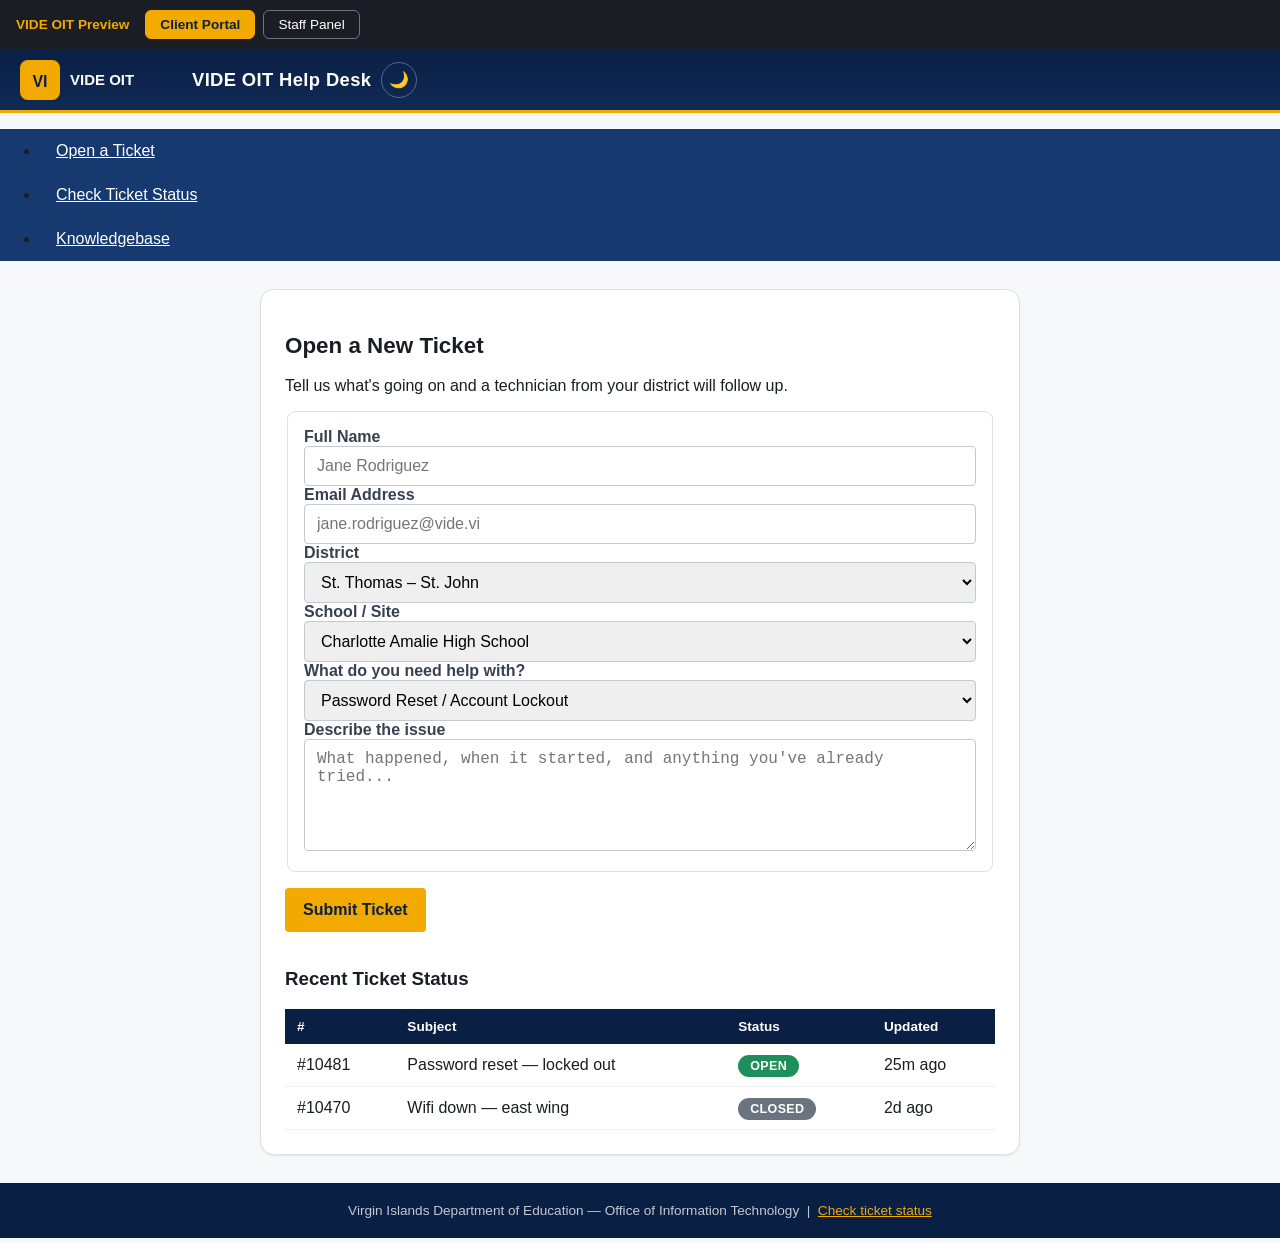
==== preview/index.html @ d64cbb35 "Add files via upload" ====
<!DOCTYPE html>
<html lang="en">
<head>
<meta charset="UTF-8">
<meta name="viewport" content="width=device-width, initial-scale=1.0">
<title>VIDE OIT Help Desk — Theme Preview</title>
<!-- These are the SAME files you deploy to css/vide/ on the server.
     If you edit ../css/vide-tokens.css etc, this preview updates too. -->
<link rel="stylesheet" href="../theme/css/vide-tokens.css">
<link rel="stylesheet" href="../theme/css/vide-client-portal.css">
<style>
  /* preview-only chrome, not part of the deployed theme */
  body { margin:0; }
  .preview-bar {
    background:#1a1d23; color:#fff; display:flex; align-items:center; gap:8px;
    padding:10px 16px; font-size:.85rem; position:sticky; top:0; z-index:999;
    font-family:-apple-system,BlinkMacSystemFont,"Segoe UI",Roboto,sans-serif;
  }
  .preview-bar b { color:#f2a900; margin-right:8px;}
  .preview-bar button {
    background:transparent; border:1px solid #6b7280; color:#fff; border-radius:6px;
    padding:6px 14px; cursor:pointer; font-size:.85rem;
  }
  .preview-bar button.active { background:#f2a900; color:#0a1f44; border-color:#f2a900; font-weight:700; }
  .view { display:none; }
  .view.active { display:block; }
  #staff-frame { width:100%; height:calc(100vh - 46px); border:none; display:none; }
  #staff-frame.active { display:block; }
</style>
</head>
<body>

<div class="preview-bar">
  <b>VIDE OIT Preview</b>
  <button id="btn-client" class="active" onclick="showView('client')">Client Portal</button>
  <button id="btn-staff" onclick="showView('staff')">Staff Panel</button>
</div>

<!-- ================= CLIENT PORTAL (uses real vide-client-portal.css classes) ================= -->
<div id="client" class="view active">
  <div id="header" class="header">
    <img class="logo" src="../theme/assets/vide-logo-placeholder.svg" alt="VIDE logo">
    <h1>VIDE OIT Help Desk</h1>
  </div>
  <ul id="nav" class="nav">
    <li class="active"><a href="#">Open a Ticket</a></li>
    <li><a href="#">Check Ticket Status</a></li>
    <li><a href="#">Knowledgebase</a></li>
  </ul>

  <div class="container" style="max-width:760px;margin:28px auto;">
    <h2>Open a New Ticket</h2>
    <p>Tell us what's going on and a technician from your district will follow up.</p>

    <form onsubmit="return false;">
      <fieldset>
        <label>Full Name</label>
        <input type="text" placeholder="Jane Rodriguez">

        <label>Email Address</label>
        <input type="email" placeholder="jane.rodriguez@vide.vi">

        <label>District</label>
        <select>
          <option>St. Thomas – St. John</option>
          <option>St. Croix</option>
        </select>

        <label>School / Site</label>
        <select>
          <option>Charlotte Amalie High School</option>
          <option>Ivanna Eudora Kean High School</option>
          <option>St. Croix Educational Complex</option>
          <option>Other / Central Office</option>
        </select>

        <label>What do you need help with?</label>
        <select>
          <option>Password Reset / Account Lockout</option>
          <option>Computer / Device Not Working</option>
          <option>Network / Internet Down</option>
          <option>Phone Issue</option>
          <option>PowerSchool / Software Access</option>
          <option>Classroom Technology</option>
          <option>Other / General IT</option>
        </select>

        <label>Describe the issue</label>
        <textarea rows="5" placeholder="What happened, when it started, and anything you've already tried..."></textarea>
      </fieldset>

      <button class="btn orange" type="submit">Submit Ticket</button>
    </form>

    <h3 style="margin-top:36px;">Recent Ticket Status</h3>
    <table class="list">
      <thead><tr><th>#</th><th>Subject</th><th>Status</th><th>Updated</th></tr></thead>
      <tbody>
        <tr><td data-label="#">#10481</td><td data-label="Subject">Password reset — locked out</td><td data-label="Status"><span class="status open">Open</span></td><td data-label="Updated">25m ago</td></tr>
        <tr><td data-label="#">#10470</td><td data-label="Subject">Wifi down — east wing</td><td data-label="Status"><span class="status closed">Closed</span></td><td data-label="Updated">2d ago</td></tr>
      </tbody>
    </table>
  </div>

  <div id="footer" class="footer">
    Virgin Islands Department of Education — Office of Information Technology &nbsp;|&nbsp; <a href="#">Check ticket status</a>
  </div>
</div>

<!-- ================= STAFF PANEL (separate stylesheet, isolated in an iframe so
     vide-staff-panel.css / vide-client-portal.css never collide with each other,
     exactly like they never load on the same page in real osTicket) ================= -->
<iframe id="staff-frame" src="staff-preview.html"></iframe>

<script src="../theme/js/vide-client-portal.js"></script>
<script>
function showView(v){
  document.getElementById('client').classList.toggle('active', v==='client');
  document.getElementById('staff-frame').classList.toggle('active', v==='staff');
  document.getElementById('btn-client').classList.toggle('active', v==='client');
  document.getElementById('btn-staff').classList.toggle('active', v==='staff');
}
</script>
</body>
</html>
---- theme/css/vide-tokens.css ----
/* ============================================================
   VIDE OIT Help Desk — Design Tokens
   Shared CSS variables for the client portal + staff panel themes.
   Edit THIS file to update brand colors everywhere at once.
   ============================================================ */

:root {
  /* --- VIDE Brand Palette (update to exact PMS/hex when you have
         the official brand sheet — these are placeholder-but-real
         navy/gold government-style values) --- */
  --vide-navy-900:   #0a1f44;   /* primary header / nav */
  --vide-navy-800:   #102a56;
  --vide-navy-700:   #163a70;
  --vide-navy-600:   #1e4c8f;
  --vide-gold-500:   #f2a900;   /* primary accent */
  --vide-gold-600:   #d69400;
  --vide-gold-100:   #fdf1d6;
  --vide-white:      #ffffff;
  --vide-gray-50:    #f7f8fa;
  --vide-gray-100:   #eef0f3;
  --vide-gray-200:   #dde1e7;
  --vide-gray-300:   #c3c9d1;
  --vide-gray-500:   #6b7280;
  --vide-gray-700:   #374151;
  --vide-gray-900:   #1a1d23;

  /* --- Status colors (kept close to osTicket defaults so agents'
         muscle memory for open/overdue/closed still works) --- */
  --vide-status-open:     #1e8e5a;
  --vide-status-overdue:  #d64545;
  --vide-status-pending:  #d69400;
  --vide-status-closed:   #6b7280;

  /* --- Typography --- */
  --vide-font-base: -apple-system, BlinkMacSystemFont, "Segoe UI", Roboto,
                     Helvetica, Arial, sans-serif;
  --vide-font-mono: "JetBrains Mono", "SFMono-Regular", Consolas, monospace;

  /* --- Layout --- */
  --vide-radius-sm: 4px;
  --vide-radius-md: 8px;
  --vide-radius-lg: 14px;
  --vide-shadow-sm: 0 1px 2px rgba(10, 31, 68, 0.08);
  --vide-shadow-md: 0 4px 14px rgba(10, 31, 68, 0.12);
  --vide-shadow-lg: 0 10px 30px rgba(10, 31, 68, 0.18);
  --vide-header-height: 64px;
  --vide-header-height-mobile: 56px;

  /* --- Focus ring (accessibility) --- */
  --vide-focus-ring: 0 0 0 3px rgba(242, 169, 0, 0.5);

  /* --- Spacing scale --- */
  --vide-space-1: 4px;
  --vide-space-2: 8px;
  --vide-space-3: 12px;
  --vide-space-4: 16px;
  --vide-space-5: 24px;
  --vide-space-6: 32px;

  /* --- Motion --- */
  --vide-transition-fast: 120ms ease;
  --vide-transition-base: 200ms ease;

  /* --- Touch target minimum (WCAG 2.5.5 / iOS HIG) --- */
  --vide-touch-target: 44px;

  /* --- z-index scale --- */
  --vide-z-nav: 900;
  --vide-z-overlay: 950;
  --vide-z-modal: 1000;
  --vide-z-toast: 1100;
}

/* --- Dark mode overrides (staff panel opts in via [data-theme="dark"],
       client portal respects OS preference automatically) --- */
@media (prefers-color-scheme: dark) {
  :root {
    --vide-gray-50:  #14181f;
    --vide-gray-100: #1b202a;
    --vide-gray-200: #293142;
    --vide-gray-300: #3a4557;
    --vide-white:    #1b202a;
    --vide-gray-900: #eef0f3;
    --vide-gray-700: #c3c9d1;
  }
}

[data-theme="dark"] {
  --vide-gray-50:  #14181f;
  --vide-gray-100: #1b202a;
  --vide-gray-200: #293142;
  --vide-gray-300: #3a4557;
  --vide-white:    #1b202a;
  --vide-gray-900: #eef0f3;
  --vide-gray-700: #c3c9d1;
}

/* --- Respect reduced-motion preference --- */
@media (prefers-reduced-motion: reduce) {
  *, *::before, *::after {
    animation-duration: 0.01ms !important;
    animation-iteration-count: 1 !important;
    transition-duration: 0.01ms !important;
    scroll-behavior: auto !important;
  }
}
---- theme/css/vide-client-portal.css ----
/* ============================================================
   VIDE OIT Help Desk — Client Portal Theme
   Target: osTicket 1.18.x client-facing portal (/support or similar)
   Load AFTER osTicket's own css/style.css and vide-tokens.css.
   ============================================================ */

@import url("vide-tokens.css");

* { box-sizing: border-box; }

html { scroll-behavior: smooth; }

body {
  font-family: var(--vide-font-base) !important;
  background: var(--vide-gray-50) !important;
  color: var(--vide-gray-900);
  transition: background var(--vide-transition-base), color var(--vide-transition-base);
  -webkit-text-size-adjust: 100%;
}

/* Fluid type scale — scales smoothly between mobile and desktop
   instead of jumping at breakpoints */
h1, .site-title { font-size: clamp(1.1rem, 1rem + 1vw, 1.6rem); }
h2 { font-size: clamp(1.05rem, 0.95rem + 0.8vw, 1.4rem); }
body, input, textarea, select, button { font-size: clamp(0.92rem, 0.88rem + 0.2vw, 1rem); }

/* --- Skip-to-content link (accessibility, keyboard/screen-reader users) --- */
.vide-skip-link {
  position: absolute;
  left: -9999px;
  top: 0;
  background: var(--vide-gold-500);
  color: var(--vide-navy-900);
  padding: 12px 20px;
  font-weight: 700;
  z-index: var(--vide-z-toast);
  border-radius: 0 0 var(--vide-radius-sm) 0;
}
.vide-skip-link:focus {
  left: 0;
}

/* --- Safe-area support for notched phones (iPhone, etc.) --- */
#header, .header, #footer, .footer {
  padding-left: max(20px, env(safe-area-inset-left));
  padding-right: max(20px, env(safe-area-inset-right));
}
body {
  padding-bottom: env(safe-area-inset-bottom);
}

/* --- Dark mode toggle button (optional, wired up by vide-client-portal.js) --- */
.vide-theme-toggle {
  background: none;
  border: 1px solid rgba(255,255,255,0.3);
  color: var(--vide-white);
  border-radius: 999px;
  width: 36px;
  height: 36px;
  display: inline-flex;
  align-items: center;
  justify-content: center;
  cursor: pointer;
  margin-left: 10px;
  font-size: 1rem;
  transition: background var(--vide-transition-fast);
}
.vide-theme-toggle:hover { background: rgba(255,255,255,0.12); }

/* --- Form validation states --- */
input:invalid:not(:placeholder-shown), textarea:invalid:not(:placeholder-shown) {
  border-color: var(--vide-status-overdue) !important;
}
input:valid:not(:placeholder-shown):not([type="submit"]) {
  border-color: var(--vide-status-open) !important;
}
.vide-field-error {
  color: var(--vide-status-overdue);
  font-size: .8rem;
  margin-top: 4px;
  display: block;
}
.vide-field-hint {
  color: var(--vide-gray-500);
  font-size: .78rem;
  margin-top: 4px;
  display: block;
}

/* --- Loading state (for AJAX ticket submission / status lookups) --- */
.vide-loading {
  display: inline-flex;
  align-items: center;
  gap: 8px;
}
.vide-spinner {
  width: 16px; height: 16px;
  border: 2px solid rgba(242,169,0,0.3);
  border-top-color: var(--vide-gold-500);
  border-radius: 50%;
  animation: vide-spin 0.7s linear infinite;
}
@keyframes vide-spin { to { transform: rotate(360deg); } }

/* --- Toast / inline confirmation banner --- */
.vide-toast {
  position: fixed;
  bottom: max(20px, env(safe-area-inset-bottom));
  left: 50%;
  transform: translateX(-50%);
  background: var(--vide-navy-900);
  color: #fff;
  padding: 12px 20px;
  border-radius: var(--vide-radius-md);
  box-shadow: var(--vide-shadow-lg);
  z-index: var(--vide-z-toast);
  font-size: .88rem;
  border-left: 4px solid var(--vide-status-open);
}

a { color: var(--vide-navy-700); }
a:hover { color: var(--vide-gold-600); }

/* ---------- Header / masthead ---------- */
#header,
.header,
div#pageHeader {
  background: linear-gradient(180deg, var(--vide-navy-900), var(--vide-navy-800)) !important;
  border-bottom: 3px solid var(--vide-gold-500);
  min-height: var(--vide-header-height);
  display: flex;
  align-items: center;
  padding: 0 20px;
}

#header h1, #header .site-title, .logo-title {
  color: var(--vide-white) !important;
  font-weight: 700;
  font-size: 1.15rem;
  letter-spacing: .02em;
}

#header img.logo,
img#logo {
  max-height: 40px;
  width: auto;
  margin-right: 12px;
}

/* ---------- Primary nav ---------- */
#nav, ul.nav, .navbar {
  background: var(--vide-navy-700) !important;
}

#nav ul li a, .navbar a, #nav a {
  color: var(--vide-white) !important;
  font-weight: 500;
  padding: 12px 16px !important;
  min-height: var(--vide-touch-target);
  display: inline-flex !important;
  align-items: center;
  transition: background .15s ease;
}

#nav ul li a:hover, .navbar a:hover {
  background: var(--vide-navy-600) !important;
  color: var(--vide-gold-100) !important;
}

#nav ul li.active a, .navbar .active a {
  background: var(--vide-gold-500) !important;
  color: var(--vide-navy-900) !important;
  font-weight: 700;
}

/* Mobile hamburger nav (injected by vide-client-portal.js) */
.vide-nav-toggle {
  display: none;
  background: none;
  border: none;
  color: var(--vide-white);
  font-size: 1.6rem;
  cursor: pointer;
  padding: 8px 12px;
}

/* ---------- Buttons ---------- */
.btn, input[type="submit"], button.btn, a.btn {
  background: var(--vide-navy-700) !important;
  color: var(--vide-white) !important;
  border: none !important;
  border-radius: var(--vide-radius-sm) !important;
  padding: 10px 18px !important;
  min-height: var(--vide-touch-target);
  font-weight: 600 !important;
  cursor: pointer;
  transition: background .15s ease, transform .05s ease;
}
.btn:hover, input[type="submit"]:hover { background: var(--vide-navy-600) !important; }
.btn:active { transform: translateY(1px); }

.btn.orange, .btn.primary, button[type="submit"].orange, .btn-primary {
  background: var(--vide-gold-500) !important;
  color: var(--vide-navy-900) !important;
}
.btn.orange:hover, .btn.primary:hover, .btn-primary:hover {
  background: var(--vide-gold-600) !important;
}

/* ---------- Cards / panels ---------- */
.panel, .container, #content .well, .box, .ticket-panel {
  background: var(--vide-white);
  border: 1px solid var(--vide-gray-200);
  border-radius: var(--vide-radius-lg);
  box-shadow: var(--vide-shadow-sm);
  padding: 24px;
}

/* ---------- Forms ---------- */
input[type="text"], input[type="email"], input[type="password"],
input[type="tel"], textarea, select {
  border: 1px solid var(--vide-gray-300) !important;
  border-radius: var(--vide-radius-sm) !important;
  padding: 10px 12px !important;
  font-size: 1rem !important;
  width: 100%;
  transition: border-color .15s ease, box-shadow .15s ease;
}

input:focus, textarea:focus, select:focus, .btn:focus, a:focus {
  outline: none !important;
  border-color: var(--vide-gold-500) !important;
  box-shadow: var(--vide-focus-ring) !important;
}

label { font-weight: 600; color: var(--vide-gray-700); }

fieldset {
  border: 1px solid var(--vide-gray-200);
  border-radius: var(--vide-radius-md);
  padding: 16px;
  margin-bottom: 16px;
}

/* ---------- Ticket status badges ---------- */
.status, .label, .badge {
  border-radius: 999px !important;
  padding: 4px 12px !important;
  font-size: .78rem !important;
  font-weight: 700 !important;
  text-transform: uppercase;
  letter-spacing: .03em;
}
.status.open, .label-success   { background: var(--vide-status-open) !important;    color: #fff !important; }
.status.overdue, .label-danger { background: var(--vide-status-overdue) !important; color: #fff !important; }
.status.pending, .label-warning{ background: var(--vide-status-pending) !important; color: #fff !important; }
.status.closed, .label-default { background: var(--vide-status-closed) !important;  color: #fff !important; }

/* ---------- Tables (ticket status / thread lists) ---------- */
table.list, table.grid { width: 100%; border-collapse: collapse; }
table.list th, table.grid th {
  background: var(--vide-navy-900);
  color: var(--vide-white);
  text-align: left;
  padding: 10px 12px;
  font-size: .85rem;
}
table.list td, table.grid td {
  padding: 12px;
  border-bottom: 1px solid var(--vide-gray-100);
}
table.list tr:hover td { background: var(--vide-gray-50); }

/* ---------- Footer ---------- */
#footer, .footer {
  background: var(--vide-navy-900) !important;
  color: var(--vide-gray-300) !important;
  text-align: center;
  padding: 20px;
  font-size: .85rem;
}
#footer a, .footer a { color: var(--vide-gold-500) !important; }

/* ---------- FAQ / Knowledge base ---------- */
.faq-category, .kb-category {
  border-left: 4px solid var(--vide-gold-500);
  padding-left: 16px;
  margin-bottom: 20px;
}

/* ============================================================
   MOBILE RESPONSIVE
   ============================================================ */
@media (max-width: 900px) {
  #header, .header { height: var(--vide-header-height-mobile); min-height: var(--vide-header-height-mobile); }

  .vide-nav-toggle { display: inline-block; margin-left: auto; }

  #nav, ul.nav, .navbar {
    display: none;
    flex-direction: column;
    position: absolute;
    top: var(--vide-header-height-mobile);
    left: 0;
    right: 0;
    z-index: 999;
    box-shadow: var(--vide-shadow-lg);
  }
  #nav.vide-nav-open, ul.nav.vide-nav-open, .navbar.vide-nav-open {
    display: flex;
  }
  #nav ul, .navbar ul { flex-direction: column; width: 100%; }
  #nav ul li, .navbar li { width: 100%; }
  #nav ul li a, .navbar a { display: block; width: 100%; padding: 14px 20px !important; }

  .panel, .container, .box { padding: 16px; border-radius: var(--vide-radius-md); margin: 0 8px 16px; }

  /* Turn wide ticket tables into stacked cards on small screens */
  table.list, table.grid { border: 0; }
  table.list thead, table.grid thead { display: none; }
  table.list tr, table.grid tr {
    display: block;
    margin-bottom: 12px;
    border: 1px solid var(--vide-gray-200);
    border-radius: var(--vide-radius-md);
    overflow: hidden;
  }
  table.list td, table.grid td {
    display: flex;
    justify-content: space-between;
    align-items: center;
    text-align: right;
    padding: 10px 14px;
    border-bottom: 1px solid var(--vide-gray-100);
  }
  table.list td::before, table.grid td::before {
    content: attr(data-label);
    font-weight: 700;
    color: var(--vide-gray-700);
    text-align: left;
    margin-right: 12px;
  }

  .btn, input[type="submit"] { width: 100%; }

  input, textarea, select {
    min-height: var(--vide-touch-target);
  }
}

@media (max-width: 480px) {
  #header h1, .site-title { font-size: 1rem; }
  .panel, .container, .box { padding: 14px; }
}

/* --- Landscape phones: reclaim vertical space --- */
@media (max-width: 900px) and (orientation: landscape) {
  #header, .header { min-height: 48px; }
}

/* ---------- Print (ticket printouts) ---------- */
@media print {
  #header, #nav, #footer, .vide-nav-toggle { display: none !important; }
  .panel, .container { box-shadow: none; border: none; }
}
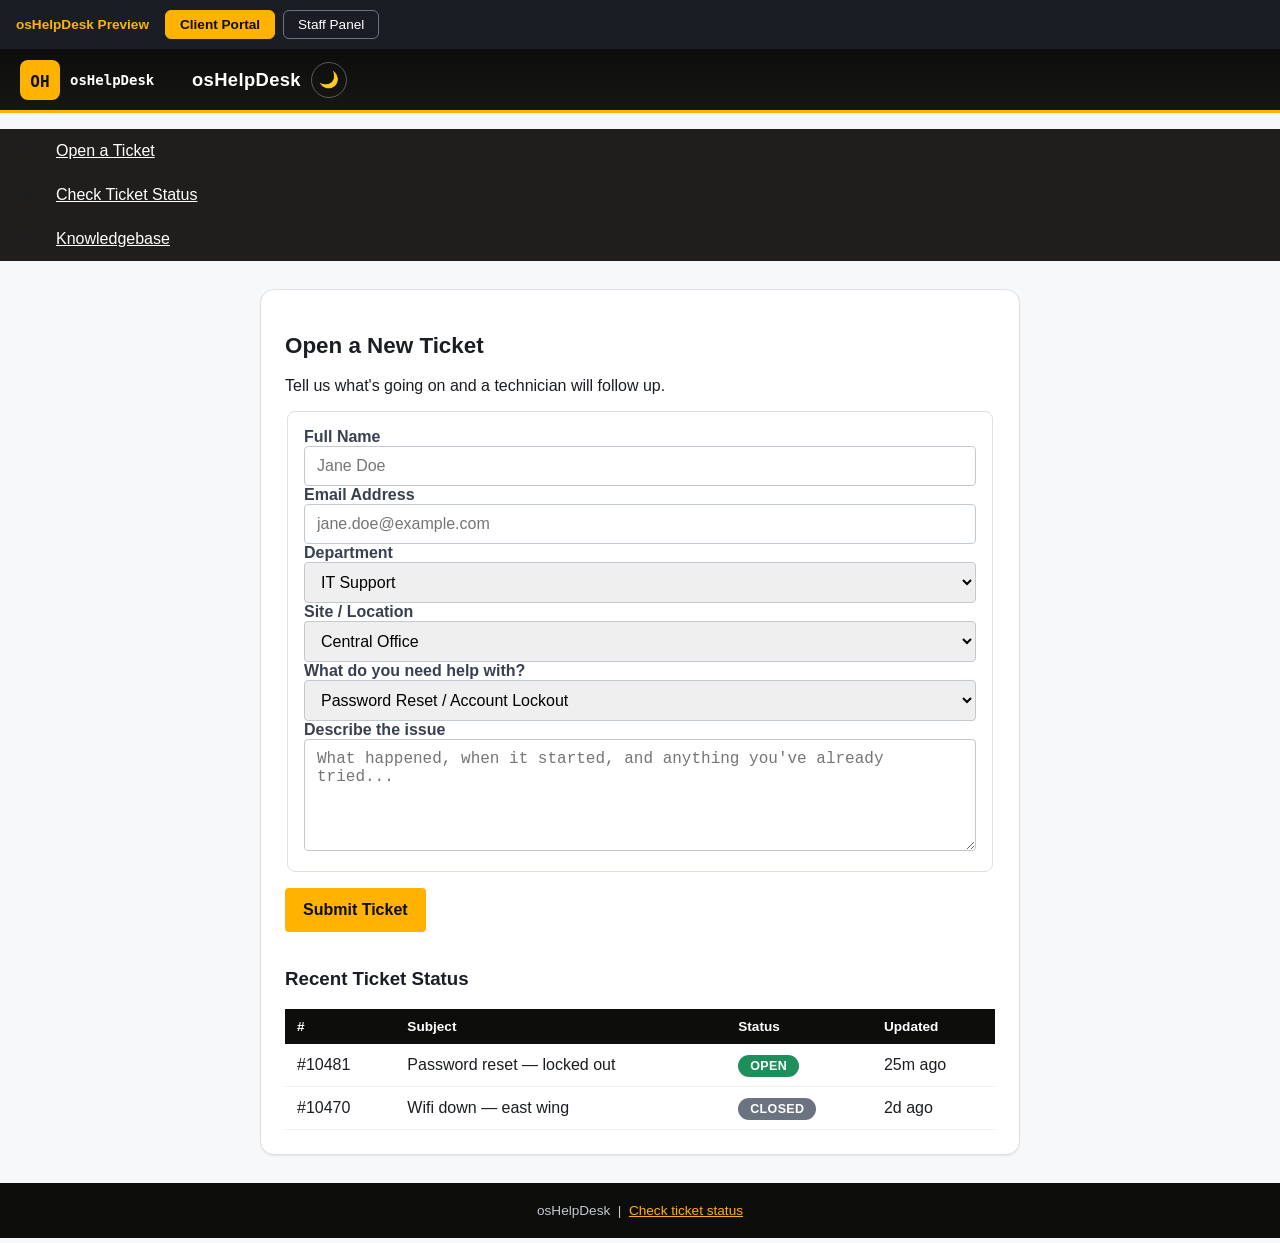
==== commit 41d2e539: "feat: rebrand — remove all VIDE references, rename to osHelpDesk - Rename all files: vide-* -> ohd-*" ====
--- a/preview/index.html
+++ b/preview/index.html
@@ -3,11 +3,11 @@
 <head>
 <meta charset="UTF-8">
 <meta name="viewport" content="width=device-width, initial-scale=1.0">
-<title>VIDE OIT Help Desk — Theme Preview</title>
-<!-- These are the SAME files you deploy to css/vide/ on the server.
-     If you edit ../css/vide-tokens.css etc, this preview updates too. -->
-<link rel="stylesheet" href="../theme/css/vide-tokens.css">
-<link rel="stylesheet" href="../theme/css/vide-client-portal.css">
+<title>osHelpDesk — Theme Preview</title>
+<!-- These are the SAME files you deploy to css/ohd/ on the server.
+     If you edit ../css/ohd-tokens.css etc, this preview updates too. -->
+<link rel="stylesheet" href="../theme/css/ohd-tokens.css">
+<link rel="stylesheet" href="../theme/css/ohd-client-portal.css">
 <style>
   /* preview-only chrome, not part of the deployed theme */
   body { margin:0; }
@@ -16,12 +16,12 @@
     padding:10px 16px; font-size:.85rem; position:sticky; top:0; z-index:999;
     font-family:-apple-system,BlinkMacSystemFont,"Segoe UI",Roboto,sans-serif;
   }
-  .preview-bar b { color:#f2a900; margin-right:8px;}
+  .preview-bar b { color:#FFB300; margin-right:8px;}
   .preview-bar button {
     background:transparent; border:1px solid #6b7280; color:#fff; border-radius:6px;
     padding:6px 14px; cursor:pointer; font-size:.85rem;
   }
-  .preview-bar button.active { background:#f2a900; color:#0a1f44; border-color:#f2a900; font-weight:700; }
+  .preview-bar button.active { background:#FFB300; color:#0d0d0c; border-color:#FFB300; font-weight:700; }
   .view { display:none; }
   .view.active { display:block; }
   #staff-frame { width:100%; height:calc(100vh - 46px); border:none; display:none; }
@@ -31,16 +31,16 @@
 <body>
 
 <div class="preview-bar">
-  <b>VIDE OIT Preview</b>
+  <b>osHelpDesk Preview</b>
   <button id="btn-client" class="active" onclick="showView('client')">Client Portal</button>
   <button id="btn-staff" onclick="showView('staff')">Staff Panel</button>
 </div>
 
-<!-- ================= CLIENT PORTAL (uses real vide-client-portal.css classes) ================= -->
+<!-- ================= CLIENT PORTAL (uses real ohd-client-portal.css classes) ================= -->
 <div id="client" class="view active">
   <div id="header" class="header">
-    <img class="logo" src="../theme/assets/vide-logo-placeholder.svg" alt="VIDE logo">
-    <h1>VIDE OIT Help Desk</h1>
+    <img class="logo" src="../theme/assets/ohd-logo-placeholder.svg" alt="osHelpDesk logo">
+    <h1>osHelpDesk</h1>
   </div>
   <ul id="nav" class="nav">
     <li class="active"><a href="#">Open a Ticket</a></li>
@@ -50,28 +50,29 @@
 
   <div class="container" style="max-width:760px;margin:28px auto;">
     <h2>Open a New Ticket</h2>
-    <p>Tell us what's going on and a technician from your district will follow up.</p>
+    <p>Tell us what's going on and a technician will follow up.</p>
 
     <form onsubmit="return false;">
       <fieldset>
         <label>Full Name</label>
-        <input type="text" placeholder="Jane Rodriguez">
+        <input type="text" placeholder="Jane Doe">
 
         <label>Email Address</label>
-        <input type="email" placeholder="jane.rodriguez@vide.vi">
+        <input type="email" placeholder="jane.doe@example.com">
 
-        <label>District</label>
+        <label>Department</label>
         <select>
-          <option>St. Thomas – St. John</option>
-          <option>St. Croix</option>
+          <option>IT Support</option>
+          <option>Network Operations</option>
+          <option>Applications</option>
         </select>
 
-        <label>School / Site</label>
+        <label>Site / Location</label>
         <select>
-          <option>Charlotte Amalie High School</option>
-          <option>Ivanna Eudora Kean High School</option>
-          <option>St. Croix Educational Complex</option>
-          <option>Other / Central Office</option>
+          <option>Central Office</option>
+          <option>Remote Site A</option>
+          <option>Remote Site B</option>
+          <option>Other</option>
         </select>
 
         <label>What do you need help with?</label>
@@ -80,8 +81,7 @@
           <option>Computer / Device Not Working</option>
           <option>Network / Internet Down</option>
           <option>Phone Issue</option>
-          <option>PowerSchool / Software Access</option>
-          <option>Classroom Technology</option>
+          <option>Software Access</option>
           <option>Other / General IT</option>
         </select>
 
@@ -103,16 +103,16 @@
   </div>
 
   <div id="footer" class="footer">
-    Virgin Islands Department of Education — Office of Information Technology &nbsp;|&nbsp; <a href="#">Check ticket status</a>
+    osHelpDesk &nbsp;|&nbsp; <a href="#">Check ticket status</a>
   </div>
 </div>
 
 <!-- ================= STAFF PANEL (separate stylesheet, isolated in an iframe so
-     vide-staff-panel.css / vide-client-portal.css never collide with each other,
+     ohd-staff-panel.css / ohd-client-portal.css never collide with each other,
      exactly like they never load on the same page in real osTicket) ================= -->
 <iframe id="staff-frame" src="staff-preview.html"></iframe>
 
-<script src="../theme/js/vide-client-portal.js"></script>
+<script src="../theme/js/ohd-client-portal.js"></script>
 <script>
 function showView(v){
   document.getElementById('client').classList.toggle('active', v==='client');
--- a/theme/css/ohd-tokens.css
+++ b/theme/css/ohd-tokens.css
@@ -0,0 +1,104 @@
+/* ============================================================
+   osHelpDesk — Design Tokens
+   Shared CSS variables for the client portal + staff panel themes.
+   Edit THIS file to update brand colors everywhere at once.
+   ============================================================ */
+
+:root {
+  /* --- osHelpDesk Brand Palette (JorahOne design system) --- */
+  --ohd-ink-900:    #0d0d0c;   /* primary header / nav */
+  --ohd-ink-800:    #161614;
+  --ohd-ink-700:    #1f1e1c;
+  --ohd-ink-600:    #2a2925;
+  --ohd-amber-500:  #FFB300;   /* primary accent */
+  --ohd-amber-600:  #e0a000;
+  --ohd-amber-100:  #fff4d6;
+  --ohd-white:      #ffffff;
+  --ohd-gray-50:    #f7f8fa;
+  --ohd-gray-100:   #eef0f3;
+  --ohd-gray-200:   #dde1e7;
+  --ohd-gray-300:   #c3c9d1;
+  --ohd-gray-500:   #6b7280;
+  --ohd-gray-700:   #374151;
+  --ohd-gray-900:   #1a1d23;
+
+  /* --- Status colors (kept close to osTicket defaults so agents'
+         muscle memory for open/overdue/closed still works) --- */
+  --ohd-status-open:     #1e8e5a;
+  --ohd-status-overdue:  #d64545;
+  --ohd-status-pending:  #d69400;
+  --ohd-status-closed:   #6b7280;
+
+  /* --- Typography --- */
+  --ohd-font-base: -apple-system, BlinkMacSystemFont, "Segoe UI", Roboto,
+                    Helvetica, Arial, sans-serif;
+  --ohd-font-mono: "JetBrains Mono", "SFMono-Regular", Consolas, monospace;
+
+  /* --- Layout --- */
+  --ohd-radius-sm: 4px;
+  --ohd-radius-md: 8px;
+  --ohd-radius-lg: 14px;
+  --ohd-shadow-sm: 0 1px 2px rgba(13, 13, 12, 0.08);
+  --ohd-shadow-md: 0 4px 14px rgba(13, 13, 12, 0.12);
+  --ohd-shadow-lg: 0 10px 30px rgba(13, 13, 12, 0.18);
+  --ohd-header-height: 64px;
+  --ohd-header-height-mobile: 56px;
+
+  /* --- Focus ring (accessibility) --- */
+  --ohd-focus-ring: 0 0 0 3px rgba(255, 179, 0, 0.5);
+
+  /* --- Spacing scale --- */
+  --ohd-space-1: 4px;
+  --ohd-space-2: 8px;
+  --ohd-space-3: 12px;
+  --ohd-space-4: 16px;
+  --ohd-space-5: 24px;
+  --ohd-space-6: 32px;
+
+  /* --- Motion --- */
+  --ohd-transition-fast: 120ms ease;
+  --ohd-transition-base: 200ms ease;
+
+  /* --- Touch target minimum (WCAG 2.5.5 / iOS HIG) --- */
+  --ohd-touch-target: 44px;
+
+  /* --- z-index scale --- */
+  --ohd-z-nav: 900;
+  --ohd-z-overlay: 950;
+  --ohd-z-modal: 1000;
+  --ohd-z-toast: 1100;
+}
+
+/* --- Dark mode overrides (staff panel opts in via [data-theme="dark"],
+       client portal respects OS preference automatically) --- */
+@media (prefers-color-scheme: dark) {
+  :root {
+    --ohd-gray-50:  #14181f;
+    --ohd-gray-100: #1b202a;
+    --ohd-gray-200: #293142;
+    --ohd-gray-300: #3a4557;
+    --ohd-white:    #1b202a;
+    --ohd-gray-900: #eef0f3;
+    --ohd-gray-700: #c3c9d1;
+  }
+}
+
+[data-theme="dark"] {
+  --ohd-gray-50:  #14181f;
+  --ohd-gray-100: #1b202a;
+  --ohd-gray-200: #293142;
+  --ohd-gray-300: #3a4557;
+  --ohd-white:    #1b202a;
+  --ohd-gray-900: #eef0f3;
+  --ohd-gray-700: #c3c9d1;
+}
+
+/* --- Respect reduced-motion preference --- */
+@media (prefers-reduced-motion: reduce) {
+  *, *::before, *::after {
+    animation-duration: 0.01ms !important;
+    animation-iteration-count: 1 !important;
+    transition-duration: 0.01ms !important;
+    scroll-behavior: auto !important;
+  }
+}
--- a/theme/css/ohd-client-portal.css
+++ b/theme/css/ohd-client-portal.css
@@ -0,0 +1,365 @@
+/* ============================================================
+   osHelpDesk — Client Portal Theme
+   Target: osTicket 1.18.x client-facing portal (/support or similar)
+   Load AFTER osTicket's own css/style.css and ohd-tokens.css.
+   ============================================================ */
+
+@import url("ohd-tokens.css");
+
+* { box-sizing: border-box; }
+
+html { scroll-behavior: smooth; }
+
+body {
+  font-family: var(--ohd-font-base) !important;
+  background: var(--ohd-gray-50) !important;
+  color: var(--ohd-gray-900);
+  transition: background var(--ohd-transition-base), color var(--ohd-transition-base);
+  -webkit-text-size-adjust: 100%;
+}
+
+/* Fluid type scale — scales smoothly between mobile and desktop
+   instead of jumping at breakpoints */
+h1, .site-title { font-size: clamp(1.1rem, 1rem + 1vw, 1.6rem); }
+h2 { font-size: clamp(1.05rem, 0.95rem + 0.8vw, 1.4rem); }
+body, input, textarea, select, button { font-size: clamp(0.92rem, 0.88rem + 0.2vw, 1rem); }
+
+/* --- Skip-to-content link (accessibility, keyboard/screen-reader users) --- */
+.ohd-skip-link {
+  position: absolute;
+  left: -9999px;
+  top: 0;
+  background: var(--ohd-amber-500);
+  color: var(--ohd-ink-900);
+  padding: 12px 20px;
+  font-weight: 700;
+  z-index: var(--ohd-z-toast);
+  border-radius: 0 0 var(--ohd-radius-sm) 0;
+}
+.ohd-skip-link:focus {
+  left: 0;
+}
+
+/* --- Safe-area support for notched phones (iPhone, etc.) --- */
+#header, .header, #footer, .footer {
+  padding-left: max(20px, env(safe-area-inset-left));
+  padding-right: max(20px, env(safe-area-inset-right));
+}
+body {
+  padding-bottom: env(safe-area-inset-bottom);
+}
+
+/* --- Dark mode toggle button (optional, wired up by ohd-client-portal.js) --- */
+.ohd-theme-toggle {
+  background: none;
+  border: 1px solid rgba(255,255,255,0.3);
+  color: var(--ohd-white);
+  border-radius: 999px;
+  width: 36px;
+  height: 36px;
+  display: inline-flex;
+  align-items: center;
+  justify-content: center;
+  cursor: pointer;
+  margin-left: 10px;
+  font-size: 1rem;
+  transition: background var(--ohd-transition-fast);
+}
+.ohd-theme-toggle:hover { background: rgba(255,255,255,0.12); }
+
+/* --- Form validation states --- */
+input:invalid:not(:placeholder-shown), textarea:invalid:not(:placeholder-shown) {
+  border-color: var(--ohd-status-overdue) !important;
+}
+input:valid:not(:placeholder-shown):not([type="submit"]) {
+  border-color: var(--ohd-status-open) !important;
+}
+.ohd-field-error {
+  color: var(--ohd-status-overdue);
+  font-size: .8rem;
+  margin-top: 4px;
+  display: block;
+}
+.ohd-field-hint {
+  color: var(--ohd-gray-500);
+  font-size: .78rem;
+  margin-top: 4px;
+  display: block;
+}
+
+/* --- Loading state (for AJAX ticket submission / status lookups) --- */
+.ohd-loading {
+  display: inline-flex;
+  align-items: center;
+  gap: 8px;
+}
+.ohd-spinner {
+  width: 16px; height: 16px;
+  border: 2px solid rgba(255,179,0,0.3);
+  border-top-color: var(--ohd-amber-500);
+  border-radius: 50%;
+  animation: ohd-spin 0.7s linear infinite;
+}
+@keyframes ohd-spin { to { transform: rotate(360deg); } }
+
+/* --- Toast / inline confirmation banner --- */
+.ohd-toast {
+  position: fixed;
+  bottom: max(20px, env(safe-area-inset-bottom));
+  left: 50%;
+  transform: translateX(-50%);
+  background: var(--ohd-ink-900);
+  color: #fff;
+  padding: 12px 20px;
+  border-radius: var(--ohd-radius-md);
+  box-shadow: var(--ohd-shadow-lg);
+  z-index: var(--ohd-z-toast);
+  font-size: .88rem;
+  border-left: 4px solid var(--ohd-status-open);
+}
+
+a { color: var(--ohd-ink-700); }
+a:hover { color: var(--ohd-amber-600); }
+
+/* ---------- Header / masthead ---------- */
+#header,
+.header,
+div#pageHeader {
+  background: linear-gradient(180deg, var(--ohd-ink-900), var(--ohd-ink-800)) !important;
+  border-bottom: 3px solid var(--ohd-amber-500);
+  min-height: var(--ohd-header-height);
+  display: flex;
+  align-items: center;
+  padding: 0 20px;
+}
+
+#header h1, #header .site-title, .logo-title {
+  color: var(--ohd-white) !important;
+  font-weight: 700;
+  font-size: 1.15rem;
+  letter-spacing: .02em;
+}
+
+#header img.logo,
+img#logo {
+  max-height: 40px;
+  width: auto;
+  margin-right: 12px;
+}
+
+/* ---------- Primary nav ---------- */
+#nav, ul.nav, .navbar {
+  background: var(--ohd-ink-700) !important;
+}
+
+#nav ul li a, .navbar a, #nav a {
+  color: var(--ohd-white) !important;
+  font-weight: 500;
+  padding: 12px 16px !important;
+  min-height: var(--ohd-touch-target);
+  display: inline-flex !important;
+  align-items: center;
+  transition: background .15s ease;
+}
+
+#nav ul li a:hover, .navbar a:hover {
+  background: var(--ohd-ink-600) !important;
+  color: var(--ohd-amber-100) !important;
+}
+
+#nav ul li.active a, .navbar .active a {
+  background: var(--ohd-amber-500) !important;
+  color: var(--ohd-ink-900) !important;
+  font-weight: 700;
+}
+
+/* Mobile hamburger nav (injected by ohd-client-portal.js) */
+.ohd-nav-toggle {
+  display: none;
+  background: none;
+  border: none;
+  color: var(--ohd-white);
+  font-size: 1.6rem;
+  cursor: pointer;
+  padding: 8px 12px;
+}
+
+/* ---------- Buttons ---------- */
+.btn, input[type="submit"], button.btn, a.btn {
+  background: var(--ohd-ink-700) !important;
+  color: var(--ohd-white) !important;
+  border: none !important;
+  border-radius: var(--ohd-radius-sm) !important;
+  padding: 10px 18px !important;
+  min-height: var(--ohd-touch-target);
+  font-weight: 600 !important;
+  cursor: pointer;
+  transition: background .15s ease, transform .05s ease;
+}
+.btn:hover, input[type="submit"]:hover { background: var(--ohd-ink-600) !important; }
+.btn:active { transform: translateY(1px); }
+
+.btn.orange, .btn.primary, button[type="submit"].orange, .btn-primary {
+  background: var(--ohd-amber-500) !important;
+  color: var(--ohd-ink-900) !important;
+}
+.btn.orange:hover, .btn.primary:hover, .btn-primary:hover {
+  background: var(--ohd-amber-600) !important;
+}
+
+/* ---------- Cards / panels ---------- */
+.panel, .container, #content .well, .box, .ticket-panel {
+  background: var(--ohd-white);
+  border: 1px solid var(--ohd-gray-200);
+  border-radius: var(--ohd-radius-lg);
+  box-shadow: var(--ohd-shadow-sm);
+  padding: 24px;
+}
+
+/* ---------- Forms ---------- */
+input[type="text"], input[type="email"], input[type="password"],
+input[type="tel"], textarea, select {
+  border: 1px solid var(--ohd-gray-300) !important;
+  border-radius: var(--ohd-radius-sm) !important;
+  padding: 10px 12px !important;
+  font-size: 1rem !important;
+  width: 100%;
+  transition: border-color .15s ease, box-shadow .15s ease;
+}
+
+input:focus, textarea:focus, select:focus, .btn:focus, a:focus {
+  outline: none !important;
+  border-color: var(--ohd-amber-500) !important;
+  box-shadow: var(--ohd-focus-ring) !important;
+}
+
+label { font-weight: 600; color: var(--ohd-gray-700); }
+
+fieldset {
+  border: 1px solid var(--ohd-gray-200);
+  border-radius: var(--ohd-radius-md);
+  padding: 16px;
+  margin-bottom: 16px;
+}
+
+/* ---------- Ticket status badges ---------- */
+.status, .label, .badge {
+  border-radius: 999px !important;
+  padding: 4px 12px !important;
+  font-size: .78rem !important;
+  font-weight: 700 !important;
+  text-transform: uppercase;
+  letter-spacing: .03em;
+}
+.status.open, .label-success     { background: var(--ohd-status-open) !important;    color: #fff !important; }
+.status.overdue, .label-danger   { background: var(--ohd-status-overdue) !important; color: #fff !important; }
+.status.pending, .label-warning { background: var(--ohd-status-pending) !important; color: #fff !important; }
+.status.closed, .label-default  { background: var(--ohd-status-closed) !important;  color: #fff !important; }
+
+/* ---------- Tables (ticket status / thread lists) ---------- */
+table.list, table.grid { width: 100%; border-collapse: collapse; }
+table.list th, table.grid th {
+  background: var(--ohd-ink-900);
+  color: var(--ohd-white);
+  text-align: left;
+  padding: 10px 12px;
+  font-size: .85rem;
+}
+table.list td, table.grid td {
+  padding: 12px;
+  border-bottom: 1px solid var(--ohd-gray-100);
+}
+table.list tr:hover td { background: var(--ohd-gray-50); }
+
+/* ---------- Footer ---------- */
+#footer, .footer {
+  background: var(--ohd-ink-900) !important;
+  color: var(--ohd-gray-300) !important;
+  text-align: center;
+  padding: 20px;
+  font-size: .85rem;
+}
+#footer a, .footer a { color: var(--ohd-amber-500) !important; }
+
+/* ---------- FAQ / Knowledge base ---------- */
+.faq-category, .kb-category {
+  border-left: 4px solid var(--ohd-amber-500);
+  padding-left: 16px;
+  margin-bottom: 20px;
+}
+
+/* ============================================================
+   MOBILE RESPONSIVE
+   ============================================================ */
+@media (max-width: 900px) {
+  #header, .header { height: var(--ohd-header-height-mobile); min-height: var(--ohd-header-height-mobile); }
+
+  .ohd-nav-toggle { display: inline-block; margin-left: auto; }
+
+  #nav, ul.nav, .navbar {
+    display: none;
+    flex-direction: column;
+    position: absolute;
+    top: var(--ohd-header-height-mobile);
+    left: 0;
+    right: 0;
+    z-index: 999;
+    box-shadow: var(--ohd-shadow-lg);
+  }
+  #nav.ohd-nav-open, ul.nav.ohd-nav-open, .navbar.ohd-nav-open {
+    display: flex;
+  }
+  #nav ul, .navbar ul { flex-direction: column; width: 100%; }
+  #nav ul li, .navbar li { width: 100%; }
+  #nav ul li a, .navbar a { display: block; width: 100%; padding: 14px 20px !important; }
+
+  .panel, .container, .box { padding: 16px; border-radius: var(--ohd-radius-md); margin: 0 8px 16px; }
+
+  /* Turn wide ticket tables into stacked cards on small screens */
+  table.list, table.grid { border: 0; }
+  table.list thead, table.grid thead { display: none; }
+  table.list tr, table.grid tr {
+    display: block;
+    margin-bottom: 12px;
+    border: 1px solid var(--ohd-gray-200);
+    border-radius: var(--ohd-radius-md);
+    overflow: hidden;
+  }
+  table.list td, table.grid td {
+    display: flex;
+    justify-content: space-between;
+    align-items: center;
+    text-align: right;
+    padding: 10px 14px;
+    border-bottom: 1px solid var(--ohd-gray-100);
+  }
+  table.list td::before, table.grid td::before {
+    content: attr(data-label);
+    font-weight: 700;
+    color: var(--ohd-gray-700);
+    text-align: left;
+    margin-right: 12px;
+  }
+
+  .btn, input[type="submit"] { width: 100%; }
+
+  input, textarea, select {
+    min-height: var(--ohd-touch-target);
+  }
+}
+
+@media (max-width: 480px) {
+  #header h1, .site-title { font-size: 1rem; }
+  .panel, .container, .box { padding: 14px; }
+}
+
+/* --- Landscape phones: reclaim vertical space --- */
+@media (max-width: 900px) and (orientation: landscape) {
+  #header, .header { min-height: 48px; }
+}
+
+/* ---------- Print (ticket printouts) ---------- */
+@media print {
+  #header, #nav, #footer, .ohd-nav-toggle { display: none !important; }
+  .panel, .container { box-shadow: none; border: none; }
+}
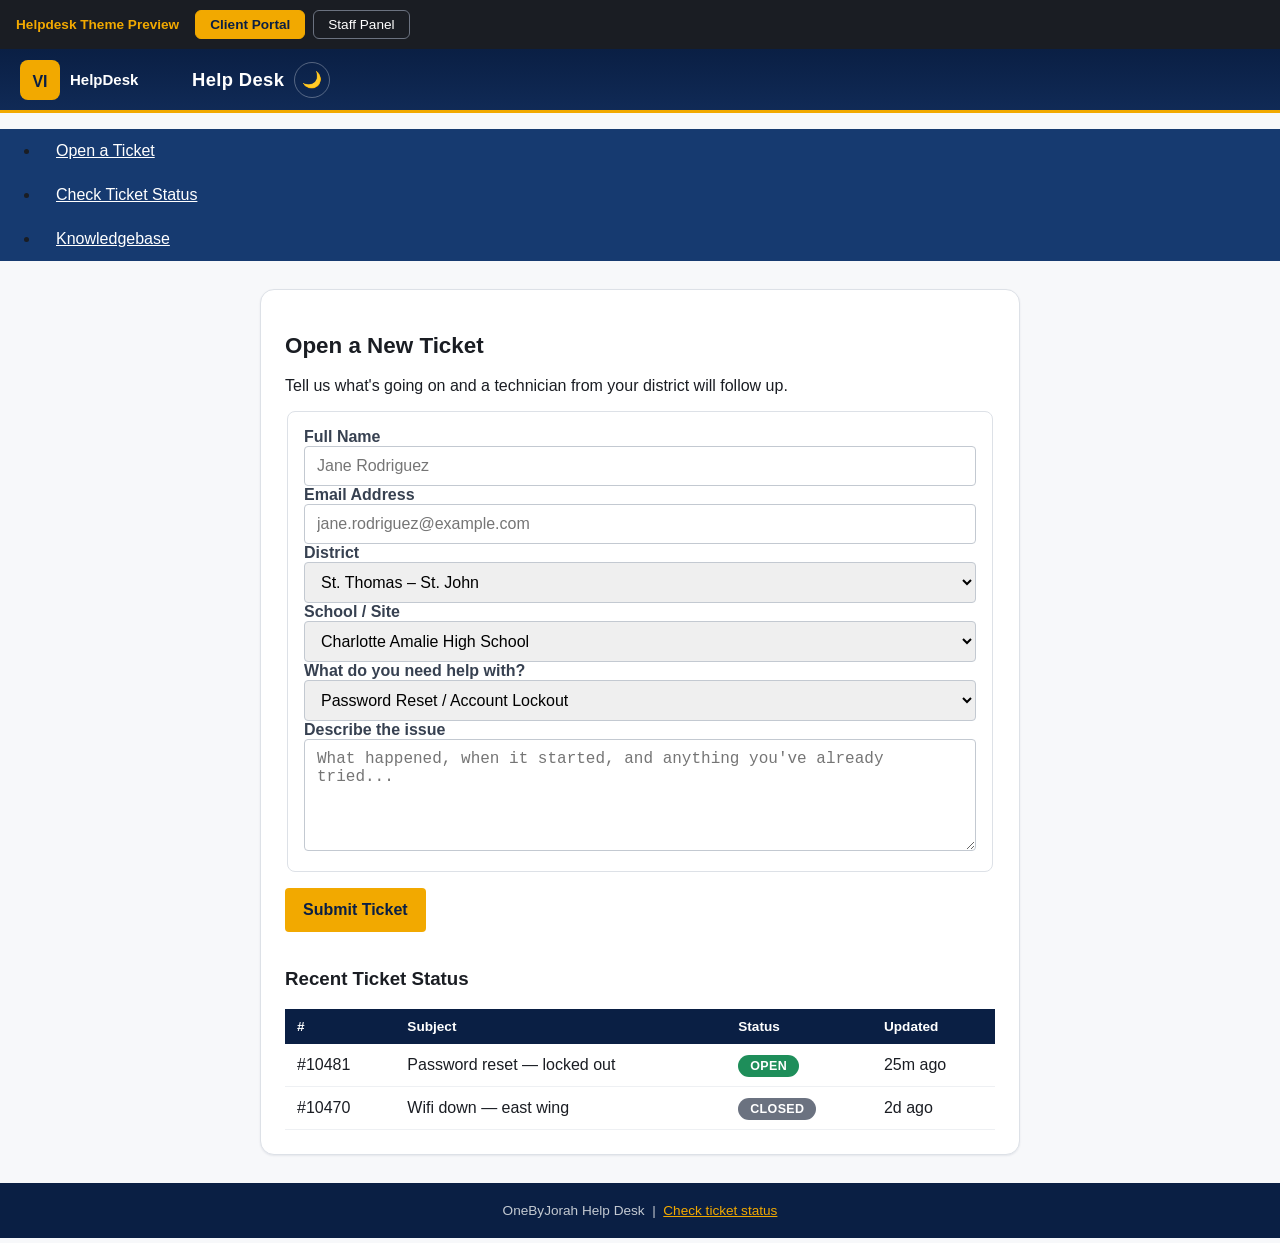
==== commit 74bbf622: "chore: remove vide branding and rename theme files to helpdesk-*" ====
--- a/preview/index.html
+++ b/preview/index.html
@@ -3,11 +3,11 @@
 <head>
 <meta charset="UTF-8">
 <meta name="viewport" content="width=device-width, initial-scale=1.0">
-<title>osHelpDesk — Theme Preview</title>
-<!-- These are the SAME files you deploy to css/ohd/ on the server.
-     If you edit ../css/ohd-tokens.css etc, this preview updates too. -->
-<link rel="stylesheet" href="../theme/css/ohd-tokens.css">
-<link rel="stylesheet" href="../theme/css/ohd-client-portal.css">
+<title>Helpdesk Theme Preview</title>
+<!-- These are the SAME files you deploy to css/helpdesk/ on the server.
+     If you edit ../css/helpdesk-tokens.css etc, this preview updates too. -->
+<link rel="stylesheet" href="../theme/css/helpdesk-tokens.css">
+<link rel="stylesheet" href="../theme/css/helpdesk-client-portal.css">
 <style>
   /* preview-only chrome, not part of the deployed theme */
   body { margin:0; }
@@ -16,12 +16,12 @@
     padding:10px 16px; font-size:.85rem; position:sticky; top:0; z-index:999;
     font-family:-apple-system,BlinkMacSystemFont,"Segoe UI",Roboto,sans-serif;
   }
-  .preview-bar b { color:#FFB300; margin-right:8px;}
+  .preview-bar b { color:#f2a900; margin-right:8px;}
   .preview-bar button {
     background:transparent; border:1px solid #6b7280; color:#fff; border-radius:6px;
     padding:6px 14px; cursor:pointer; font-size:.85rem;
   }
-  .preview-bar button.active { background:#FFB300; color:#0d0d0c; border-color:#FFB300; font-weight:700; }
+  .preview-bar button.active { background:#f2a900; color:#0a1f44; border-color:#f2a900; font-weight:700; }
   .view { display:none; }
   .view.active { display:block; }
   #staff-frame { width:100%; height:calc(100vh - 46px); border:none; display:none; }
@@ -31,16 +31,16 @@
 <body>
 
 <div class="preview-bar">
-  <b>osHelpDesk Preview</b>
+  <b>Helpdesk Theme Preview</b>
   <button id="btn-client" class="active" onclick="showView('client')">Client Portal</button>
   <button id="btn-staff" onclick="showView('staff')">Staff Panel</button>
 </div>
 
-<!-- ================= CLIENT PORTAL (uses real ohd-client-portal.css classes) ================= -->
+<!-- ================= CLIENT PORTAL (uses real helpdesk-client-portal.css classes) ================= -->
 <div id="client" class="view active">
   <div id="header" class="header">
-    <img class="logo" src="../theme/assets/ohd-logo-placeholder.svg" alt="osHelpDesk logo">
-    <h1>osHelpDesk</h1>
+    <img class="logo" src="../theme/assets/helpdesk-logo-placeholder.svg" alt="Helpdesk logo">
+    <h1>Help Desk</h1>
   </div>
   <ul id="nav" class="nav">
     <li class="active"><a href="#">Open a Ticket</a></li>
@@ -50,29 +50,28 @@
 
   <div class="container" style="max-width:760px;margin:28px auto;">
     <h2>Open a New Ticket</h2>
-    <p>Tell us what's going on and a technician will follow up.</p>
+    <p>Tell us what's going on and a technician from your district will follow up.</p>
 
     <form onsubmit="return false;">
       <fieldset>
         <label>Full Name</label>
-        <input type="text" placeholder="Jane Doe">
+        <input type="text" placeholder="Jane Rodriguez">
 
         <label>Email Address</label>
-        <input type="email" placeholder="jane.doe@example.com">
+        <input type="email" placeholder="jane.rodriguez@example.com">
 
-        <label>Department</label>
+        <label>District</label>
         <select>
-          <option>IT Support</option>
-          <option>Network Operations</option>
-          <option>Applications</option>
+          <option>St. Thomas – St. John</option>
+          <option>St. Croix</option>
         </select>
 
-        <label>Site / Location</label>
+        <label>School / Site</label>
         <select>
-          <option>Central Office</option>
-          <option>Remote Site A</option>
-          <option>Remote Site B</option>
-          <option>Other</option>
+          <option>Charlotte Amalie High School</option>
+          <option>Ivanna Eudora Kean High School</option>
+          <option>St. Croix Educational Complex</option>
+          <option>Other / Central Office</option>
         </select>
 
         <label>What do you need help with?</label>
@@ -81,7 +80,8 @@
           <option>Computer / Device Not Working</option>
           <option>Network / Internet Down</option>
           <option>Phone Issue</option>
-          <option>Software Access</option>
+          <option>PowerSchool / Software Access</option>
+          <option>Classroom Technology</option>
           <option>Other / General IT</option>
         </select>
 
@@ -103,16 +103,16 @@
   </div>
 
   <div id="footer" class="footer">
-    osHelpDesk &nbsp;|&nbsp; <a href="#">Check ticket status</a>
+    OneByJorah Help Desk &nbsp;|&nbsp; <a href="#">Check ticket status</a>
   </div>
 </div>
 
 <!-- ================= STAFF PANEL (separate stylesheet, isolated in an iframe so
-     ohd-staff-panel.css / ohd-client-portal.css never collide with each other,
+     helpdesk-staff-panel.css / helpdesk-client-portal.css never collide with each other,
      exactly like they never load on the same page in real osTicket) ================= -->
 <iframe id="staff-frame" src="staff-preview.html"></iframe>
 
-<script src="../theme/js/ohd-client-portal.js"></script>
+<script src="../theme/js/helpdesk-client-portal.js"></script>
 <script>
 function showView(v){
   document.getElementById('client').classList.toggle('active', v==='client');
--- a/theme/css/helpdesk-tokens.css
+++ b/theme/css/helpdesk-tokens.css
@@ -0,0 +1,106 @@
+/* ============================================================
+   Help Desk Theme — Design Tokens
+   Shared CSS variables for the client portal + staff panel themes.
+   Edit THIS file to update brand colors everywhere at once.
+   ============================================================ */
+
+:root {
+  /* --- Help Desk Brand Palette (update to exact PMS/hex when you have
+         the official brand sheet — these are placeholder-but-real
+         navy/gold government-style values) --- */
+  --helpdesk-navy-900:   #0a1f44;   /* primary header / nav */
+  --helpdesk-navy-800:   #102a56;
+  --helpdesk-navy-700:   #163a70;
+  --helpdesk-navy-600:   #1e4c8f;
+  --helpdesk-gold-500:   #f2a900;   /* primary accent */
+  --helpdesk-gold-600:   #d69400;
+  --helpdesk-gold-100:   #fdf1d6;
+  --helpdesk-white:      #ffffff;
+  --helpdesk-gray-50:    #f7f8fa;
+  --helpdesk-gray-100:   #eef0f3;
+  --helpdesk-gray-200:   #dde1e7;
+  --helpdesk-gray-300:   #c3c9d1;
+  --helpdesk-gray-500:   #6b7280;
+  --helpdesk-gray-700:   #374151;
+  --helpdesk-gray-900:   #1a1d23;
+
+  /* --- Status colors (kept close to osTicket defaults so agents'
+         muscle memory for open/overdue/closed still works) --- */
+  --helpdesk-status-open:     #1e8e5a;
+  --helpdesk-status-overdue:  #d64545;
+  --helpdesk-status-pending:  #d69400;
+  --helpdesk-status-closed:   #6b7280;
+
+  /* --- Typography --- */
+  --helpdesk-font-base: -apple-system, BlinkMacSystemFont, "Segoe UI", Roboto,
+                     Helvetica, Arial, sans-serif;
+  --helpdesk-font-mono: "JetBrains Mono", "SFMono-Regular", Consolas, monospace;
+
+  /* --- Layout --- */
+  --helpdesk-radius-sm: 4px;
+  --helpdesk-radius-md: 8px;
+  --helpdesk-radius-lg: 14px;
+  --helpdesk-shadow-sm: 0 1px 2px rgba(10, 31, 68, 0.08);
+  --helpdesk-shadow-md: 0 4px 14px rgba(10, 31, 68, 0.12);
+  --helpdesk-shadow-lg: 0 10px 30px rgba(10, 31, 68, 0.18);
+  --helpdesk-header-height: 64px;
+  --helpdesk-header-height-mobile: 56px;
+
+  /* --- Focus ring (accessibility) --- */
+  --helpdesk-focus-ring: 0 0 0 3px rgba(242, 169, 0, 0.5);
+
+  /* --- Spacing scale --- */
+  --helpdesk-space-1: 4px;
+  --helpdesk-space-2: 8px;
+  --helpdesk-space-3: 12px;
+  --helpdesk-space-4: 16px;
+  --helpdesk-space-5: 24px;
+  --helpdesk-space-6: 32px;
+
+  /* --- Motion --- */
+  --helpdesk-transition-fast: 120ms ease;
+  --helpdesk-transition-base: 200ms ease;
+
+  /* --- Touch target minimum (WCAG 2.5.5 / iOS HIG) --- */
+  --helpdesk-touch-target: 44px;
+
+  /* --- z-index scale --- */
+  --helpdesk-z-nav: 900;
+  --helpdesk-z-overlay: 950;
+  --helpdesk-z-modal: 1000;
+  --helpdesk-z-toast: 1100;
+}
+
+/* --- Dark mode overrides (staff panel opts in via [data-theme="dark"],
+       client portal respects OS preference automatically) --- */
+@media (prefers-color-scheme: dark) {
+  :root {
+    --helpdesk-gray-50:  #14181f;
+    --helpdesk-gray-100: #1b202a;
+    --helpdesk-gray-200: #293142;
+    --helpdesk-gray-300: #3a4557;
+    --helpdesk-white:    #1b202a;
+    --helpdesk-gray-900: #eef0f3;
+    --helpdesk-gray-700: #c3c9d1;
+  }
+}
+
+[data-theme="dark"] {
+  --helpdesk-gray-50:  #14181f;
+  --helpdesk-gray-100: #1b202a;
+  --helpdesk-gray-200: #293142;
+  --helpdesk-gray-300: #3a4557;
+  --helpdesk-white:    #1b202a;
+  --helpdesk-gray-900: #eef0f3;
+  --helpdesk-gray-700: #c3c9d1;
+}
+
+/* --- Respect reduced-motion preference --- */
+@media (prefers-reduced-motion: reduce) {
+  *, *::before, *::after {
+    animation-duration: 0.01ms !important;
+    animation-iteration-count: 1 !important;
+    transition-duration: 0.01ms !important;
+    scroll-behavior: auto !important;
+  }
+}
--- a/theme/css/helpdesk-client-portal.css
+++ b/theme/css/helpdesk-client-portal.css
@@ -0,0 +1,365 @@
+/* ============================================================
+   Help Desk Theme — Client Portal Theme
+   Target: osTicket 1.18.x client-facing portal (/support or similar)
+   Load AFTER osTicket's own css/style.css and helpdesk-tokens.css.
+   ============================================================ */
+
+@import url("helpdesk-tokens.css");
+
+* { box-sizing: border-box; }
+
+html { scroll-behavior: smooth; }
+
+body {
+  font-family: var(--helpdesk-font-base) !important;
+  background: var(--helpdesk-gray-50) !important;
+  color: var(--helpdesk-gray-900);
+  transition: background var(--helpdesk-transition-base), color var(--helpdesk-transition-base);
+  -webkit-text-size-adjust: 100%;
+}
+
+/* Fluid type scale — scales smoothly between mobile and desktop
+   instead of jumping at breakpoints */
+h1, .site-title { font-size: clamp(1.1rem, 1rem + 1vw, 1.6rem); }
+h2 { font-size: clamp(1.05rem, 0.95rem + 0.8vw, 1.4rem); }
+body, input, textarea, select, button { font-size: clamp(0.92rem, 0.88rem + 0.2vw, 1rem); }
+
+/* --- Skip-to-content link (accessibility, keyboard/screen-reader users) --- */
+.helpdesk-skip-link {
+  position: absolute;
+  left: -9999px;
+  top: 0;
+  background: var(--helpdesk-gold-500);
+  color: var(--helpdesk-navy-900);
+  padding: 12px 20px;
+  font-weight: 700;
+  z-index: var(--helpdesk-z-toast);
+  border-radius: 0 0 var(--helpdesk-radius-sm) 0;
+}
+.helpdesk-skip-link:focus {
+  left: 0;
+}
+
+/* --- Safe-area support for notched phones (iPhone, etc.) --- */
+#header, .header, #footer, .footer {
+  padding-left: max(20px, env(safe-area-inset-left));
+  padding-right: max(20px, env(safe-area-inset-right));
+}
+body {
+  padding-bottom: env(safe-area-inset-bottom);
+}
+
+/* --- Dark mode toggle button (optional, wired up by helpdesk-client-portal.js) --- */
+.helpdesk-theme-toggle {
+  background: none;
+  border: 1px solid rgba(255,255,255,0.3);
+  color: var(--helpdesk-white);
+  border-radius: 999px;
+  width: 36px;
+  height: 36px;
+  display: inline-flex;
+  align-items: center;
+  justify-content: center;
+  cursor: pointer;
+  margin-left: 10px;
+  font-size: 1rem;
+  transition: background var(--helpdesk-transition-fast);
+}
+.helpdesk-theme-toggle:hover { background: rgba(255,255,255,0.12); }
+
+/* --- Form validation states --- */
+input:invalid:not(:placeholder-shown), textarea:invalid:not(:placeholder-shown) {
+  border-color: var(--helpdesk-status-overdue) !important;
+}
+input:valid:not(:placeholder-shown):not([type="submit"]) {
+  border-color: var(--helpdesk-status-open) !important;
+}
+.helpdesk-field-error {
+  color: var(--helpdesk-status-overdue);
+  font-size: .8rem;
+  margin-top: 4px;
+  display: block;
+}
+.helpdesk-field-hint {
+  color: var(--helpdesk-gray-500);
+  font-size: .78rem;
+  margin-top: 4px;
+  display: block;
+}
+
+/* --- Loading state (for AJAX ticket submission / status lookups) --- */
+.helpdesk-loading {
+  display: inline-flex;
+  align-items: center;
+  gap: 8px;
+}
+.helpdesk-spinner {
+  width: 16px; height: 16px;
+  border: 2px solid rgba(242,169,0,0.3);
+  border-top-color: var(--helpdesk-gold-500);
+  border-radius: 50%;
+  animation: helpdesk-spin 0.7s linear infinite;
+}
+@keyframes helpdesk-spin { to { transform: rotate(360deg); } }
+
+/* --- Toast / inline confirmation banner --- */
+.helpdesk-toast {
+  position: fixed;
+  bottom: max(20px, env(safe-area-inset-bottom));
+  left: 50%;
+  transform: translateX(-50%);
+  background: var(--helpdesk-navy-900);
+  color: #fff;
+  padding: 12px 20px;
+  border-radius: var(--helpdesk-radius-md);
+  box-shadow: var(--helpdesk-shadow-lg);
+  z-index: var(--helpdesk-z-toast);
+  font-size: .88rem;
+  border-left: 4px solid var(--helpdesk-status-open);
+}
+
+a { color: var(--helpdesk-navy-700); }
+a:hover { color: var(--helpdesk-gold-600); }
+
+/* ---------- Header / masthead ---------- */
+#header,
+.header,
+div#pageHeader {
+  background: linear-gradient(180deg, var(--helpdesk-navy-900), var(--helpdesk-navy-800)) !important;
+  border-bottom: 3px solid var(--helpdesk-gold-500);
+  min-height: var(--helpdesk-header-height);
+  display: flex;
+  align-items: center;
+  padding: 0 20px;
+}
+
+#header h1, #header .site-title, .logo-title {
+  color: var(--helpdesk-white) !important;
+  font-weight: 700;
+  font-size: 1.15rem;
+  letter-spacing: .02em;
+}
+
+#header img.logo,
+img#logo {
+  max-height: 40px;
+  width: auto;
+  margin-right: 12px;
+}
+
+/* ---------- Primary nav ---------- */
+#nav, ul.nav, .navbar {
+  background: var(--helpdesk-navy-700) !important;
+}
+
+#nav ul li a, .navbar a, #nav a {
+  color: var(--helpdesk-white) !important;
+  font-weight: 500;
+  padding: 12px 16px !important;
+  min-height: var(--helpdesk-touch-target);
+  display: inline-flex !important;
+  align-items: center;
+  transition: background .15s ease;
+}
+
+#nav ul li a:hover, .navbar a:hover {
+  background: var(--helpdesk-navy-600) !important;
+  color: var(--helpdesk-gold-100) !important;
+}
+
+#nav ul li.active a, .navbar .active a {
+  background: var(--helpdesk-gold-500) !important;
+  color: var(--helpdesk-navy-900) !important;
+  font-weight: 700;
+}
+
+/* Mobile hamburger nav (injected by helpdesk-client-portal.js) */
+.helpdesk-nav-toggle {
+  display: none;
+  background: none;
+  border: none;
+  color: var(--helpdesk-white);
+  font-size: 1.6rem;
+  cursor: pointer;
+  padding: 8px 12px;
+}
+
+/* ---------- Buttons ---------- */
+.btn, input[type="submit"], button.btn, a.btn {
+  background: var(--helpdesk-navy-700) !important;
+  color: var(--helpdesk-white) !important;
+  border: none !important;
+  border-radius: var(--helpdesk-radius-sm) !important;
+  padding: 10px 18px !important;
+  min-height: var(--helpdesk-touch-target);
+  font-weight: 600 !important;
+  cursor: pointer;
+  transition: background .15s ease, transform .05s ease;
+}
+.btn:hover, input[type="submit"]:hover { background: var(--helpdesk-navy-600) !important; }
+.btn:active { transform: translateY(1px); }
+
+.btn.orange, .btn.primary, button[type="submit"].orange, .btn-primary {
+  background: var(--helpdesk-gold-500) !important;
+  color: var(--helpdesk-navy-900) !important;
+}
+.btn.orange:hover, .btn.primary:hover, .btn-primary:hover {
+  background: var(--helpdesk-gold-600) !important;
+}
+
+/* ---------- Cards / panels ---------- */
+.panel, .container, #content .well, .box, .ticket-panel {
+  background: var(--helpdesk-white);
+  border: 1px solid var(--helpdesk-gray-200);
+  border-radius: var(--helpdesk-radius-lg);
+  box-shadow: var(--helpdesk-shadow-sm);
+  padding: 24px;
+}
+
+/* ---------- Forms ---------- */
+input[type="text"], input[type="email"], input[type="password"],
+input[type="tel"], textarea, select {
+  border: 1px solid var(--helpdesk-gray-300) !important;
+  border-radius: var(--helpdesk-radius-sm) !important;
+  padding: 10px 12px !important;
+  font-size: 1rem !important;
+  width: 100%;
+  transition: border-color .15s ease, box-shadow .15s ease;
+}
+
+input:focus, textarea:focus, select:focus, .btn:focus, a:focus {
+  outline: none !important;
+  border-color: var(--helpdesk-gold-500) !important;
+  box-shadow: var(--helpdesk-focus-ring) !important;
+}
+
+label { font-weight: 600; color: var(--helpdesk-gray-700); }
+
+fieldset {
+  border: 1px solid var(--helpdesk-gray-200);
+  border-radius: var(--helpdesk-radius-md);
+  padding: 16px;
+  margin-bottom: 16px;
+}
+
+/* ---------- Ticket status badges ---------- */
+.status, .label, .badge {
+  border-radius: 999px !important;
+  padding: 4px 12px !important;
+  font-size: .78rem !important;
+  font-weight: 700 !important;
+  text-transform: uppercase;
+  letter-spacing: .03em;
+}
+.status.open, .label-success   { background: var(--helpdesk-status-open) !important;    color: #fff !important; }
+.status.overdue, .label-danger { background: var(--helpdesk-status-overdue) !important; color: #fff !important; }
+.status.pending, .label-warning{ background: var(--helpdesk-status-pending) !important; color: #fff !important; }
+.status.closed, .label-default { background: var(--helpdesk-status-closed) !important;  color: #fff !important; }
+
+/* ---------- Tables (ticket status / thread lists) ---------- */
+table.list, table.grid { width: 100%; border-collapse: collapse; }
+table.list th, table.grid th {
+  background: var(--helpdesk-navy-900);
+  color: var(--helpdesk-white);
+  text-align: left;
+  padding: 10px 12px;
+  font-size: .85rem;
+}
+table.list td, table.grid td {
+  padding: 12px;
+  border-bottom: 1px solid var(--helpdesk-gray-100);
+}
+table.list tr:hover td { background: var(--helpdesk-gray-50); }
+
+/* ---------- Footer ---------- */
+#footer, .footer {
+  background: var(--helpdesk-navy-900) !important;
+  color: var(--helpdesk-gray-300) !important;
+  text-align: center;
+  padding: 20px;
+  font-size: .85rem;
+}
+#footer a, .footer a { color: var(--helpdesk-gold-500) !important; }
+
+/* ---------- FAQ / Knowledge base ---------- */
+.faq-category, .kb-category {
+  border-left: 4px solid var(--helpdesk-gold-500);
+  padding-left: 16px;
+  margin-bottom: 20px;
+}
+
+/* ============================================================
+   MOBILE RESPONSIVE
+   ============================================================ */
+@media (max-width: 900px) {
+  #header, .header { height: var(--helpdesk-header-height-mobile); min-height: var(--helpdesk-header-height-mobile); }
+
+  .helpdesk-nav-toggle { display: inline-block; margin-left: auto; }
+
+  #nav, ul.nav, .navbar {
+    display: none;
+    flex-direction: column;
+    position: absolute;
+    top: var(--helpdesk-header-height-mobile);
+    left: 0;
+    right: 0;
+    z-index: 999;
+    box-shadow: var(--helpdesk-shadow-lg);
+  }
+  #nav.helpdesk-nav-open, ul.nav.helpdesk-nav-open, .navbar.helpdesk-nav-open {
+    display: flex;
+  }
+  #nav ul, .navbar ul { flex-direction: column; width: 100%; }
+  #nav ul li, .navbar li { width: 100%; }
+  #nav ul li a, .navbar a { display: block; width: 100%; padding: 14px 20px !important; }
+
+  .panel, .container, .box { padding: 16px; border-radius: var(--helpdesk-radius-md); margin: 0 8px 16px; }
+
+  /* Turn wide ticket tables into stacked cards on small screens */
+  table.list, table.grid { border: 0; }
+  table.list thead, table.grid thead { display: none; }
+  table.list tr, table.grid tr {
+    display: block;
+    margin-bottom: 12px;
+    border: 1px solid var(--helpdesk-gray-200);
+    border-radius: var(--helpdesk-radius-md);
+    overflow: hidden;
+  }
+  table.list td, table.grid td {
+    display: flex;
+    justify-content: space-between;
+    align-items: center;
+    text-align: right;
+    padding: 10px 14px;
+    border-bottom: 1px solid var(--helpdesk-gray-100);
+  }
+  table.list td::before, table.grid td::before {
+    content: attr(data-label);
+    font-weight: 700;
+    color: var(--helpdesk-gray-700);
+    text-align: left;
+    margin-right: 12px;
+  }
+
+  .btn, input[type="submit"] { width: 100%; }
+
+  input, textarea, select {
+    min-height: var(--helpdesk-touch-target);
+  }
+}
+
+@media (max-width: 480px) {
+  #header h1, .site-title { font-size: 1rem; }
+  .panel, .container, .box { padding: 14px; }
+}
+
+/* --- Landscape phones: reclaim vertical space --- */
+@media (max-width: 900px) and (orientation: landscape) {
+  #header, .header { min-height: 48px; }
+}
+
+/* ---------- Print (ticket printouts) ---------- */
+@media print {
+  #header, #nav, #footer, .helpdesk-nav-toggle { display: none !important; }
+  .panel, .container { box-shadow: none; border: none; }
+}
